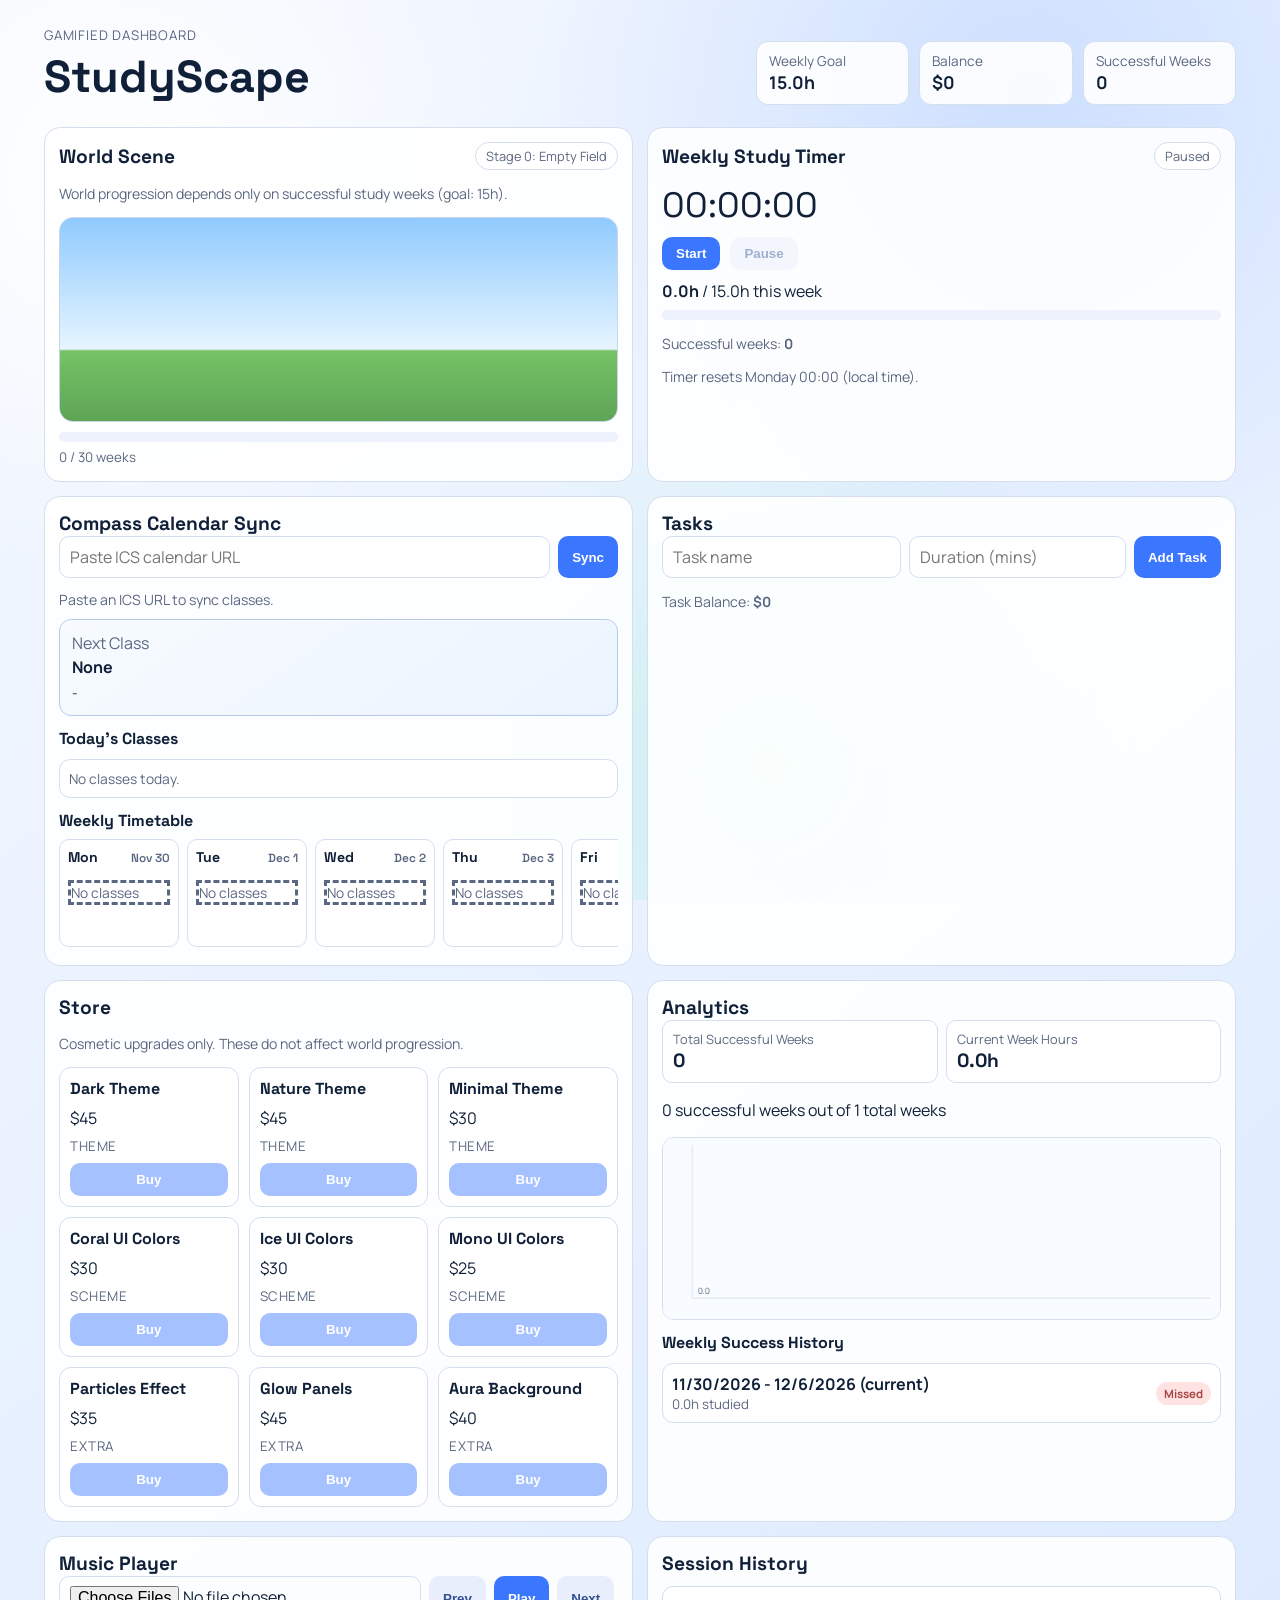
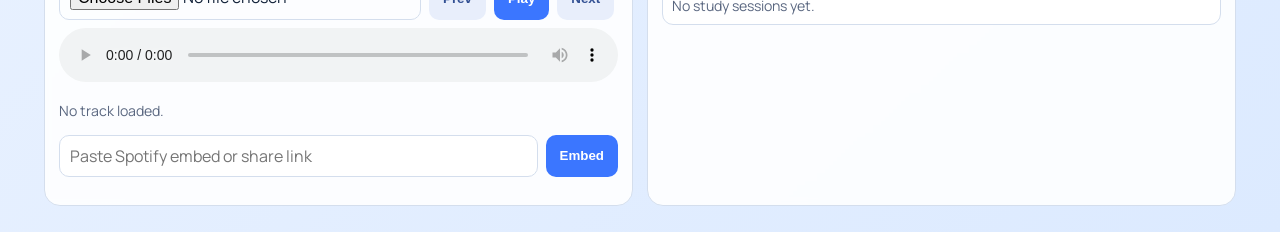
==== index.html @ 1b4e336b "Initial commit" ====
<!doctype html>
<html lang="en">
<head>
  <meta charset="UTF-8">
  <meta name="viewport" content="width=device-width, initial-scale=1.0">
  <title>StudyScape</title>
  <link rel="preconnect" href="https://fonts.googleapis.com">
  <link rel="preconnect" href="https://fonts.gstatic.com" crossorigin>
  <link href="https://fonts.googleapis.com/css2?family=Manrope:wght@400;500;700;800&family=Space+Grotesk:wght@500;700&display=swap" rel="stylesheet">
  <link rel="stylesheet" href="styles.css">
</head>
<body>
  <div class="bg-gradient" aria-hidden="true"></div>
  <header class="topbar">
    <div>
      <p class="eyebrow">Gamified Dashboard</p>
      <h1>StudyScape</h1>
    </div>
    <div class="meta-cards">
      <article class="meta-card">
        <p>Weekly Goal</p>
        <strong id="weekly-goal-card">15.0h</strong>
      </article>
      <article class="meta-card">
        <p>Balance</p>
        <strong id="balance-card">$0</strong>
      </article>
      <article class="meta-card">
        <p>Successful Weeks</p>
        <strong id="success-card">0</strong>
      </article>
    </div>
  </header>

  <main class="layout">
    <section class="panel panel-world">
      <div class="panel-title-row">
        <h2>World Scene</h2>
        <span id="world-stage-label" class="chip">Field</span>
      </div>
      <p class="muted">World progression depends only on successful study weeks (goal: 15h).</p>
      <div class="world" id="world-scene">
        <img class="world-layer-img layer-field unlocked" data-layer="field" src="assets/world/field.png" alt="Empty field">
        <img class="world-layer-img layer-grass" data-layer="grass" src="assets/world/grass.png" alt="Grass layer">
        <img class="world-layer-img layer-plants" data-layer="plants" src="assets/world/plants.png" alt="Plants layer">
        <img class="world-layer-img layer-trees" data-layer="trees" src="assets/world/trees.png" alt="Trees layer">
        <img class="world-layer-img layer-forest" data-layer="forest" src="assets/world/forest.png" alt="Forest layer">
        <img class="world-layer-img layer-village" data-layer="village" src="assets/world/village.png" alt="Village layer">
        <img class="world-layer-img layer-town" data-layer="town" src="assets/world/town.png" alt="Town layer">
        <img class="world-layer-img layer-city" data-layer="city" src="assets/world/city.png" alt="City layer">
        <img class="world-layer-img layer-metropolis" data-layer="metropolis" src="assets/world/metropolis.png" alt="Metropolis layer">
      </div>
      <div class="progress-row">
        <div class="progress">
          <div id="world-progress-bar"></div>
        </div>
        <small id="world-progress-text">0 / 30 weeks</small>
      </div>
    </section>

    <section class="panel panel-timer">
      <div class="panel-title-row">
        <h2>Weekly Study Timer</h2>
        <span id="timer-status" class="chip">Paused</span>
      </div>
      <div class="timer-display" id="timer-display">00:00:00</div>
      <div class="timer-actions">
        <button id="start-timer-btn">Start</button>
        <button id="pause-timer-btn" class="ghost">Pause</button>
      </div>
      <div class="goal-info">
        <p><strong id="weekly-hours-text">0.0h</strong> / 15.0h this week</p>
        <div class="progress">
          <div id="weekly-progress-bar"></div>
        </div>
      </div>
      <p class="muted">Successful weeks: <strong id="weekly-success-count">0</strong></p>
      <p class="muted">Timer resets Monday 00:00 (local time).</p>
    </section>

    <section class="panel">
      <div class="panel-title-row">
        <h2>Compass Calendar Sync</h2>
      </div>
      <form id="ics-form" class="inline-form">
        <input id="ics-url" type="url" placeholder="Paste ICS calendar URL">
        <button type="submit">Sync</button>
      </form>
      <p id="ics-status" class="muted"></p>
      <small id="calendar-meta" class="muted"></small>
      <div class="next-class-card">
        <p>Next Class</p>
        <strong id="next-class-title">None</strong>
        <small id="next-class-countdown">-</small>
      </div>
      <h3>Today's Classes</h3>
      <ul id="today-classes" class="list"></ul>
      <h3>Weekly Timetable</h3>
      <div id="week-grid" class="week-grid"></div>
    </section>

    <section class="panel">
      <div class="panel-title-row">
        <h2>Tasks</h2>
      </div>
      <form id="task-form" class="task-form">
        <input id="task-name" type="text" placeholder="Task name" required>
        <input id="task-duration" type="number" min="5" step="5" placeholder="Duration (mins)" required>
        <button type="submit">Add Task</button>
      </form>
      <p class="muted">Task Balance: <strong id="task-balance">$0</strong></p>
      <ul id="task-list" class="list"></ul>
    </section>

    <section class="panel">
      <div class="panel-title-row">
        <h2>Store</h2>
      </div>
      <p class="muted">Cosmetic upgrades only. These do not affect world progression.</p>
      <div id="store-grid" class="store-grid"></div>
    </section>

    <section class="panel">
      <div class="panel-title-row">
        <h2>Analytics</h2>
      </div>
      <div class="analytics-metrics">
        <article class="metric">
          <p>Total Successful Weeks</p>
          <strong id="analytics-total-success">0</strong>
        </article>
        <article class="metric">
          <p>Current Week Hours</p>
          <strong id="analytics-current-hours">0.0h</strong>
        </article>
      </div>
      <p id="analytics-ratio">0 successful weeks out of 0 total weeks</p>
      <div class="chart-wrap">
        <canvas id="study-chart" width="800" height="260"></canvas>
      </div>
      <h3>Weekly Success History</h3>
      <ul id="weekly-success-history" class="list"></ul>
    </section>

    <section class="panel">
      <div class="panel-title-row">
        <h2>Music Player</h2>
      </div>
      <div class="music-controls">
        <input id="audio-upload" type="file" accept="audio/*" multiple>
        <button id="prev-track-btn" class="ghost">Prev</button>
        <button id="play-pause-btn">Play</button>
        <button id="next-track-btn" class="ghost">Next</button>
      </div>
      <audio id="audio-player" controls></audio>
      <p id="track-label" class="muted">No track loaded.</p>
      <div class="spotify-row">
        <input id="spotify-link" type="url" placeholder="Paste Spotify embed or share link">
        <button id="save-spotify-btn">Embed</button>
      </div>
      <p id="spotify-status" class="muted"></p>
      <div id="spotify-embed-wrap"></div>
    </section>

    <section class="panel">
      <div class="panel-title-row">
        <h2>Session History</h2>
      </div>
      <ul id="session-list" class="list"></ul>
    </section>
  </main>

  <template id="task-template">
    <li class="task-item">
      <label>
        <input type="checkbox">
        <span class="task-title"></span>
      </label>
      <small class="task-meta"></small>
    </li>
  </template>

  <script src="app.js"></script>
</body>
</html>
---- styles.css ----
:root {
  --bg-1: #f4f8ff;
  --bg-2: #dceaff;
  --panel: rgba(255, 255, 255, 0.88);
  --text: #102038;
  --muted: #5a6780;
  --primary: #3b76ff;
  --success: #21a15f;
  --border: #d4deed;
}

* {
  box-sizing: border-box;
}

body {
  margin: 0;
  font-family: "Manrope", sans-serif;
  color: var(--text);
  background: linear-gradient(140deg, var(--bg-1), var(--bg-2));
  min-height: 100vh;
}

.bg-gradient {
  position: fixed;
  inset: 0;
  pointer-events: none;
  z-index: -1;
  background:
    radial-gradient(circle at 10% 20%, rgba(255, 255, 255, 0.95), transparent 30%),
    radial-gradient(circle at 80% 10%, rgba(168, 199, 255, 0.45), transparent 38%),
    radial-gradient(circle at 60% 85%, rgba(113, 237, 190, 0.25), transparent 35%);
  animation: drift 16s linear infinite alternate;
}

@keyframes drift {
  from { transform: scale(1) translateY(0); }
  to { transform: scale(1.04) translateY(-12px); }
}

.topbar {
  padding: 26px clamp(16px, 4vw, 44px) 10px;
  display: flex;
  gap: 16px;
  justify-content: space-between;
  align-items: flex-end;
  flex-wrap: wrap;
}

h1, h2, h3, h4 {
  font-family: "Space Grotesk", sans-serif;
  margin: 0;
}

h1 {
  font-size: clamp(2rem, 4vw, 2.8rem);
}

h2 {
  font-size: 1.2rem;
}

h3 {
  font-size: 1rem;
  margin: 12px 0 8px;
}

.eyebrow {
  margin: 0 0 4px;
  color: var(--muted);
  font-size: 0.83rem;
  text-transform: uppercase;
  letter-spacing: 0.06em;
}

.meta-cards {
  display: grid;
  grid-template-columns: repeat(3, minmax(100px, 1fr));
  gap: 10px;
  width: min(480px, 100%);
}

.meta-card {
  background: var(--panel);
  border: 1px solid var(--border);
  border-radius: 12px;
  padding: 10px 12px;
}

.meta-card p {
  margin: 0;
  color: var(--muted);
  font-size: 0.85rem;
}

.meta-card strong {
  font-size: 1.1rem;
}

.layout {
  padding: 12px clamp(16px, 4vw, 44px) 26px;
  display: grid;
  grid-template-columns: repeat(12, minmax(0, 1fr));
  gap: 14px;
}

.panel {
  grid-column: span 6;
  background: var(--panel);
  border: 1px solid var(--border);
  border-radius: 16px;
  padding: 14px;
  backdrop-filter: blur(3px);
  animation: panel-in 0.5s ease both;
}

@keyframes panel-in {
  from { opacity: 0; transform: translateY(8px); }
  to { opacity: 1; transform: translateY(0); }
}

.panel-world, .panel-timer {
  grid-column: span 6;
}

.panel-title-row {
  display: flex;
  justify-content: space-between;
  align-items: center;
  gap: 10px;
}

.chip {
  border: 1px solid var(--border);
  border-radius: 999px;
  padding: 4px 10px;
  font-size: 0.8rem;
  color: var(--muted);
  background: #fff;
}

.muted {
  color: var(--muted);
  font-size: 0.88rem;
}

.timer-display {
  font-family: "Space Grotesk", sans-serif;
  font-size: 2.2rem;
  margin: 12px 0 10px;
}

.timer-actions {
  display: flex;
  gap: 10px;
}

button {
  border: 0;
  border-radius: 10px;
  padding: 9px 14px;
  cursor: pointer;
  background: var(--primary);
  color: #fff;
  font-weight: 700;
  transition: transform 0.18s ease, opacity 0.2s ease;
}

button:hover:not(:disabled) {
  transform: translateY(-1px);
}

button:disabled {
  cursor: not-allowed;
  opacity: 0.45;
}

button.ghost {
  background: #e8eefb;
  color: #325093;
}

button.success {
  background: var(--success);
}

.progress {
  background: #edf2fd;
  border-radius: 999px;
  height: 10px;
  overflow: hidden;
}

.progress > div {
  height: 100%;
  width: 0;
  background: linear-gradient(90deg, #47c4b5, #4f7df0);
  transition: width 0.5s ease;
}

.goal-info p {
  margin: 10px 0 8px;
}

.world {
  position: relative;
  overflow: hidden;
  border-radius: 14px;
  border: 1px solid #c8d6ec;
  height: 205px;
  background: #d9ecff;
}

.world-layer-img {
  position: absolute;
  inset: 0;
  width: 100%;
  height: 100%;
  object-fit: cover;
  opacity: 0;
  transition: opacity 0.8s ease;
  pointer-events: none;
  user-select: none;
}

.world-layer-img.unlocked {
  opacity: 1;
}

.progress-row {
  margin-top: 10px;
}

.progress-row small {
  display: inline-block;
  margin-top: 6px;
  color: var(--muted);
}

input {
  border: 1px solid var(--border);
  border-radius: 10px;
  padding: 9px 10px;
  font: inherit;
  color: var(--text);
}

.inline-form,
.task-form,
.spotify-row,
.music-controls {
  display: flex;
  gap: 8px;
  flex-wrap: wrap;
}

.inline-form input,
.task-form input:first-child,
.spotify-row input {
  flex: 1;
  min-width: 220px;
}

.next-class-card {
  margin-top: 10px;
  border: 1px solid #b6c9ee;
  border-radius: 12px;
  padding: 12px;
  background: linear-gradient(145deg, #f7fbff, #ecf4ff);
  box-shadow: inset 0 1px 0 rgba(255, 255, 255, 0.6);
}

.next-class-card p {
  margin: 0 0 2px;
  color: var(--muted);
}

.next-class-card strong {
  display: block;
  margin-bottom: 3px;
}

#calendar-meta {
  display: block;
  margin-top: -2px;
  margin-bottom: 8px;
}

.list {
  list-style: none;
  margin: 10px 0 0;
  padding: 0;
  display: grid;
  gap: 8px;
}

.list li {
  border: 1px solid var(--border);
  border-radius: 11px;
  padding: 9px;
  background: #fff;
}

.calendar-item {
  display: grid;
  gap: 3px;
}

.calendar-item-main {
  font-weight: 700;
}

.calendar-empty {
  color: var(--muted);
  font-size: 0.86rem;
  border-style: dashed;
}

.task-item {
  display: flex;
  justify-content: space-between;
  align-items: center;
  gap: 10px;
}

.task-item label {
  display: flex;
  gap: 10px;
  align-items: center;
}

.task-title {
  font-weight: 700;
}

.task-meta {
  color: var(--muted);
}

.text-btn {
  font-size: 0.8rem;
  padding: 6px 8px;
}

.week-grid {
  display: grid;
  grid-template-columns: repeat(7, minmax(120px, 1fr));
  gap: 8px;
  overflow-x: auto;
  padding-bottom: 4px;
}

.day-col {
  border: 1px solid var(--border);
  border-radius: 10px;
  padding: 8px;
  min-height: 108px;
  background: #fff;
}

.day-col h4 {
  display: flex;
  justify-content: space-between;
  align-items: center;
  font-size: 0.88rem;
  margin-bottom: 6px;
}

.day-col h4 small {
  color: var(--muted);
  font-size: 0.74rem;
  font-weight: 600;
}

.event-pill {
  display: grid;
  gap: 2px;
  font-size: 0.76rem;
  background: #ebf2ff;
  color: #1f3f7c;
  border-radius: 10px;
  padding: 6px 8px;
  margin-bottom: 5px;
}

.event-pill strong {
  font-size: 0.72rem;
  color: #3d5c97;
}

.store-grid {
  margin-top: 8px;
  display: grid;
  grid-template-columns: repeat(auto-fill, minmax(150px, 1fr));
  gap: 10px;
}

.store-item {
  border: 1px solid var(--border);
  border-radius: 12px;
  background: #fff;
  padding: 10px;
  display: grid;
  gap: 8px;
}

.store-item p {
  margin: 0;
}

.store-item small {
  text-transform: uppercase;
  letter-spacing: 0.04em;
  color: var(--muted);
}

.chart-wrap {
  border: 1px solid var(--border);
  border-radius: 12px;
  overflow: hidden;
}

.analytics-metrics {
  display: grid;
  grid-template-columns: repeat(auto-fit, minmax(160px, 1fr));
  gap: 8px;
  margin-bottom: 10px;
}

.metric {
  border: 1px solid var(--border);
  border-radius: 10px;
  background: #fff;
  padding: 9px 10px;
}

.metric p {
  margin: 0;
  color: var(--muted);
  font-size: 0.8rem;
}

.metric strong {
  font-family: "Space Grotesk", sans-serif;
  font-size: 1.2rem;
}

.history-row {
  display: flex;
  align-items: center;
  justify-content: space-between;
  gap: 8px;
}

.history-row small {
  display: block;
  color: var(--muted);
}

.history-badge {
  border-radius: 999px;
  padding: 4px 8px;
  font-size: 0.72rem;
  font-weight: 700;
}

.history-badge.success {
  background: #dff5e8;
  color: #1f824d;
}

.history-badge.missed {
  background: #ffe3e3;
  color: #a94444;
}

canvas {
  display: block;
  width: 100%;
  height: auto;
}

audio {
  width: 100%;
  margin-top: 8px;
}

iframe {
  border: 0;
  border-radius: 12px;
  margin-top: 10px;
}

body.theme-sunrise {
  --bg-1: #fff3e1;
  --bg-2: #ffe2d2;
  --primary: #f47b39;
}

body.theme-ocean {
  --bg-1: #e6f9ff;
  --bg-2: #caecff;
  --primary: #1c86d6;
}

body.scheme-neon {
  --text: #021224;
  --primary: #00a6a6;
  --border: #9fe3e3;
}

body.scheme-earth {
  --text: #2a241b;
  --primary: #907a2f;
  --border: #e0d5b4;
}

body.extra-stars::after {
  content: "";
  position: fixed;
  inset: 0;
  pointer-events: none;
  z-index: -1;
  background-image:
    radial-gradient(circle at 20% 30%, rgba(255, 255, 255, 0.9) 0 1px, transparent 2px),
    radial-gradient(circle at 75% 22%, rgba(255, 255, 255, 0.8) 0 1.4px, transparent 3px),
    radial-gradient(circle at 55% 78%, rgba(255, 255, 255, 0.8) 0 1.2px, transparent 3px);
}

body.extra-aurora .bg-gradient {
  background:
    radial-gradient(circle at 12% 20%, rgba(173, 240, 206, 0.8), transparent 28%),
    radial-gradient(circle at 80% 18%, rgba(138, 217, 255, 0.55), transparent 35%),
    radial-gradient(circle at 50% 85%, rgba(174, 166, 255, 0.45), transparent 35%);
}

body.theme-dark {
  --bg-1: #121a2b;
  --bg-2: #1c263c;
  --panel: rgba(25, 35, 56, 0.85);
  --text: #e9f0ff;
  --muted: #a8b8d6;
  --primary: #70a5ff;
  --border: #304365;
}

body.theme-nature {
  --bg-1: #eef7ee;
  --bg-2: #d5ebd2;
  --panel: rgba(255, 255, 255, 0.9);
  --text: #143124;
  --muted: #4f6f5d;
  --primary: #3c9c5f;
  --border: #bbd8c2;
}

body.theme-minimal {
  --bg-1: #f4f4f4;
  --bg-2: #ececec;
  --panel: rgba(255, 255, 255, 0.92);
  --text: #1f1f1f;
  --muted: #666;
  --primary: #3a3a3a;
  --border: #d8d8d8;
}

body.scheme-coral {
  --primary: #ef6f6c;
  --border: #f3cbc9;
}

body.scheme-ice {
  --primary: #2c8bbf;
  --border: #b9dcec;
}

body.scheme-mono {
  --primary: #444;
  --border: #cfcfcf;
}

body.extra-particles::before {
  content: "";
  position: fixed;
  inset: 0;
  pointer-events: none;
  z-index: -1;
  background-image:
    radial-gradient(circle at 12% 18%, rgba(255, 255, 255, 0.8) 0 1.3px, transparent 3px),
    radial-gradient(circle at 76% 30%, rgba(255, 255, 255, 0.75) 0 1.5px, transparent 3px),
    radial-gradient(circle at 42% 72%, rgba(255, 255, 255, 0.7) 0 1.2px, transparent 3px);
  animation: particles-float 12s linear infinite alternate;
}

@keyframes particles-float {
  from { transform: translateY(0) scale(1); }
  to { transform: translateY(-14px) scale(1.02); }
}

body.extra-glow .panel {
  box-shadow: 0 0 0 1px rgba(255, 255, 255, 0.22), 0 10px 28px rgba(86, 133, 255, 0.2);
}

body.extra-aura .bg-gradient {
  background:
    radial-gradient(circle at 10% 30%, rgba(255, 174, 143, 0.45), transparent 30%),
    radial-gradient(circle at 82% 22%, rgba(131, 230, 255, 0.45), transparent 35%),
    radial-gradient(circle at 50% 84%, rgba(171, 255, 220, 0.36), transparent 30%);
}

@media (max-width: 980px) {
  .panel, .panel-world, .panel-timer {
    grid-column: span 12;
  }
}
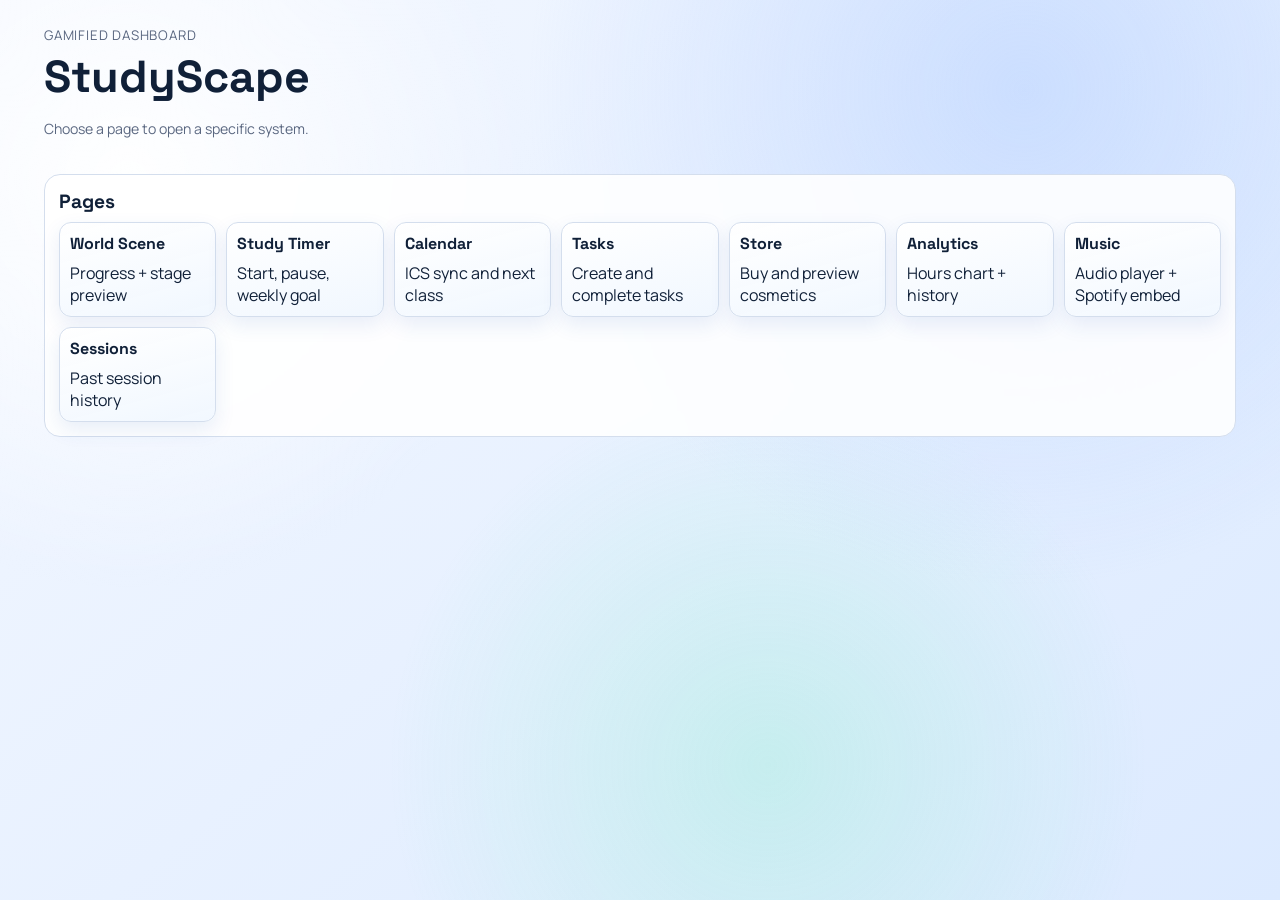
==== commit d9e92698: "Describe your update" ====
--- a/index.html
+++ b/index.html
@@ -3,183 +3,14 @@
 <head>
   <meta charset="UTF-8">
   <meta name="viewport" content="width=device-width, initial-scale=1.0">
-  <title>StudyScape</title>
-  <link rel="preconnect" href="https://fonts.googleapis.com">
-  <link rel="preconnect" href="https://fonts.gstatic.com" crossorigin>
-  <link href="https://fonts.googleapis.com/css2?family=Manrope:wght@400;500;700;800&family=Space+Grotesk:wght@500;700&display=swap" rel="stylesheet">
-  <link rel="stylesheet" href="styles.css">
+  <title>StudyScape Redirect</title>
+  <meta http-equiv="refresh" content="0; url=/studyscape/index.html">
+  <script>
+    window.location.replace('/studyscape/index.html');
+  </script>
 </head>
 <body>
-  <div class="bg-gradient" aria-hidden="true"></div>
-  <header class="topbar">
-    <div>
-      <p class="eyebrow">Gamified Dashboard</p>
-      <h1>StudyScape</h1>
-    </div>
-    <div class="meta-cards">
-      <article class="meta-card">
-        <p>Weekly Goal</p>
-        <strong id="weekly-goal-card">15.0h</strong>
-      </article>
-      <article class="meta-card">
-        <p>Balance</p>
-        <strong id="balance-card">$0</strong>
-      </article>
-      <article class="meta-card">
-        <p>Successful Weeks</p>
-        <strong id="success-card">0</strong>
-      </article>
-    </div>
-  </header>
-
-  <main class="layout">
-    <section class="panel panel-world">
-      <div class="panel-title-row">
-        <h2>World Scene</h2>
-        <span id="world-stage-label" class="chip">Field</span>
-      </div>
-      <p class="muted">World progression depends only on successful study weeks (goal: 15h).</p>
-      <div class="world" id="world-scene">
-        <img class="world-layer-img layer-field unlocked" data-layer="field" src="assets/world/field.png" alt="Empty field">
-        <img class="world-layer-img layer-grass" data-layer="grass" src="assets/world/grass.png" alt="Grass layer">
-        <img class="world-layer-img layer-plants" data-layer="plants" src="assets/world/plants.png" alt="Plants layer">
-        <img class="world-layer-img layer-trees" data-layer="trees" src="assets/world/trees.png" alt="Trees layer">
-        <img class="world-layer-img layer-forest" data-layer="forest" src="assets/world/forest.png" alt="Forest layer">
-        <img class="world-layer-img layer-village" data-layer="village" src="assets/world/village.png" alt="Village layer">
-        <img class="world-layer-img layer-town" data-layer="town" src="assets/world/town.png" alt="Town layer">
-        <img class="world-layer-img layer-city" data-layer="city" src="assets/world/city.png" alt="City layer">
-        <img class="world-layer-img layer-metropolis" data-layer="metropolis" src="assets/world/metropolis.png" alt="Metropolis layer">
-      </div>
-      <div class="progress-row">
-        <div class="progress">
-          <div id="world-progress-bar"></div>
-        </div>
-        <small id="world-progress-text">0 / 30 weeks</small>
-      </div>
-    </section>
-
-    <section class="panel panel-timer">
-      <div class="panel-title-row">
-        <h2>Weekly Study Timer</h2>
-        <span id="timer-status" class="chip">Paused</span>
-      </div>
-      <div class="timer-display" id="timer-display">00:00:00</div>
-      <div class="timer-actions">
-        <button id="start-timer-btn">Start</button>
-        <button id="pause-timer-btn" class="ghost">Pause</button>
-      </div>
-      <div class="goal-info">
-        <p><strong id="weekly-hours-text">0.0h</strong> / 15.0h this week</p>
-        <div class="progress">
-          <div id="weekly-progress-bar"></div>
-        </div>
-      </div>
-      <p class="muted">Successful weeks: <strong id="weekly-success-count">0</strong></p>
-      <p class="muted">Timer resets Monday 00:00 (local time).</p>
-    </section>
-
-    <section class="panel">
-      <div class="panel-title-row">
-        <h2>Compass Calendar Sync</h2>
-      </div>
-      <form id="ics-form" class="inline-form">
-        <input id="ics-url" type="url" placeholder="Paste ICS calendar URL">
-        <button type="submit">Sync</button>
-      </form>
-      <p id="ics-status" class="muted"></p>
-      <small id="calendar-meta" class="muted"></small>
-      <div class="next-class-card">
-        <p>Next Class</p>
-        <strong id="next-class-title">None</strong>
-        <small id="next-class-countdown">-</small>
-      </div>
-      <h3>Today's Classes</h3>
-      <ul id="today-classes" class="list"></ul>
-      <h3>Weekly Timetable</h3>
-      <div id="week-grid" class="week-grid"></div>
-    </section>
-
-    <section class="panel">
-      <div class="panel-title-row">
-        <h2>Tasks</h2>
-      </div>
-      <form id="task-form" class="task-form">
-        <input id="task-name" type="text" placeholder="Task name" required>
-        <input id="task-duration" type="number" min="5" step="5" placeholder="Duration (mins)" required>
-        <button type="submit">Add Task</button>
-      </form>
-      <p class="muted">Task Balance: <strong id="task-balance">$0</strong></p>
-      <ul id="task-list" class="list"></ul>
-    </section>
-
-    <section class="panel">
-      <div class="panel-title-row">
-        <h2>Store</h2>
-      </div>
-      <p class="muted">Cosmetic upgrades only. These do not affect world progression.</p>
-      <div id="store-grid" class="store-grid"></div>
-    </section>
-
-    <section class="panel">
-      <div class="panel-title-row">
-        <h2>Analytics</h2>
-      </div>
-      <div class="analytics-metrics">
-        <article class="metric">
-          <p>Total Successful Weeks</p>
-          <strong id="analytics-total-success">0</strong>
-        </article>
-        <article class="metric">
-          <p>Current Week Hours</p>
-          <strong id="analytics-current-hours">0.0h</strong>
-        </article>
-      </div>
-      <p id="analytics-ratio">0 successful weeks out of 0 total weeks</p>
-      <div class="chart-wrap">
-        <canvas id="study-chart" width="800" height="260"></canvas>
-      </div>
-      <h3>Weekly Success History</h3>
-      <ul id="weekly-success-history" class="list"></ul>
-    </section>
-
-    <section class="panel">
-      <div class="panel-title-row">
-        <h2>Music Player</h2>
-      </div>
-      <div class="music-controls">
-        <input id="audio-upload" type="file" accept="audio/*" multiple>
-        <button id="prev-track-btn" class="ghost">Prev</button>
-        <button id="play-pause-btn">Play</button>
-        <button id="next-track-btn" class="ghost">Next</button>
-      </div>
-      <audio id="audio-player" controls></audio>
-      <p id="track-label" class="muted">No track loaded.</p>
-      <div class="spotify-row">
-        <input id="spotify-link" type="url" placeholder="Paste Spotify embed or share link">
-        <button id="save-spotify-btn">Embed</button>
-      </div>
-      <p id="spotify-status" class="muted"></p>
-      <div id="spotify-embed-wrap"></div>
-    </section>
-
-    <section class="panel">
-      <div class="panel-title-row">
-        <h2>Session History</h2>
-      </div>
-      <ul id="session-list" class="list"></ul>
-    </section>
-  </main>
-
-  <template id="task-template">
-    <li class="task-item">
-      <label>
-        <input type="checkbox">
-        <span class="task-title"></span>
-      </label>
-      <small class="task-meta"></small>
-    </li>
-  </template>
-
-  <script src="app.js"></script>
+  <p>Redirecting to StudyScape...</p>
+  <p><a href="/studyscape/index.html">Open StudyScape</a></p>
 </body>
 </html>
